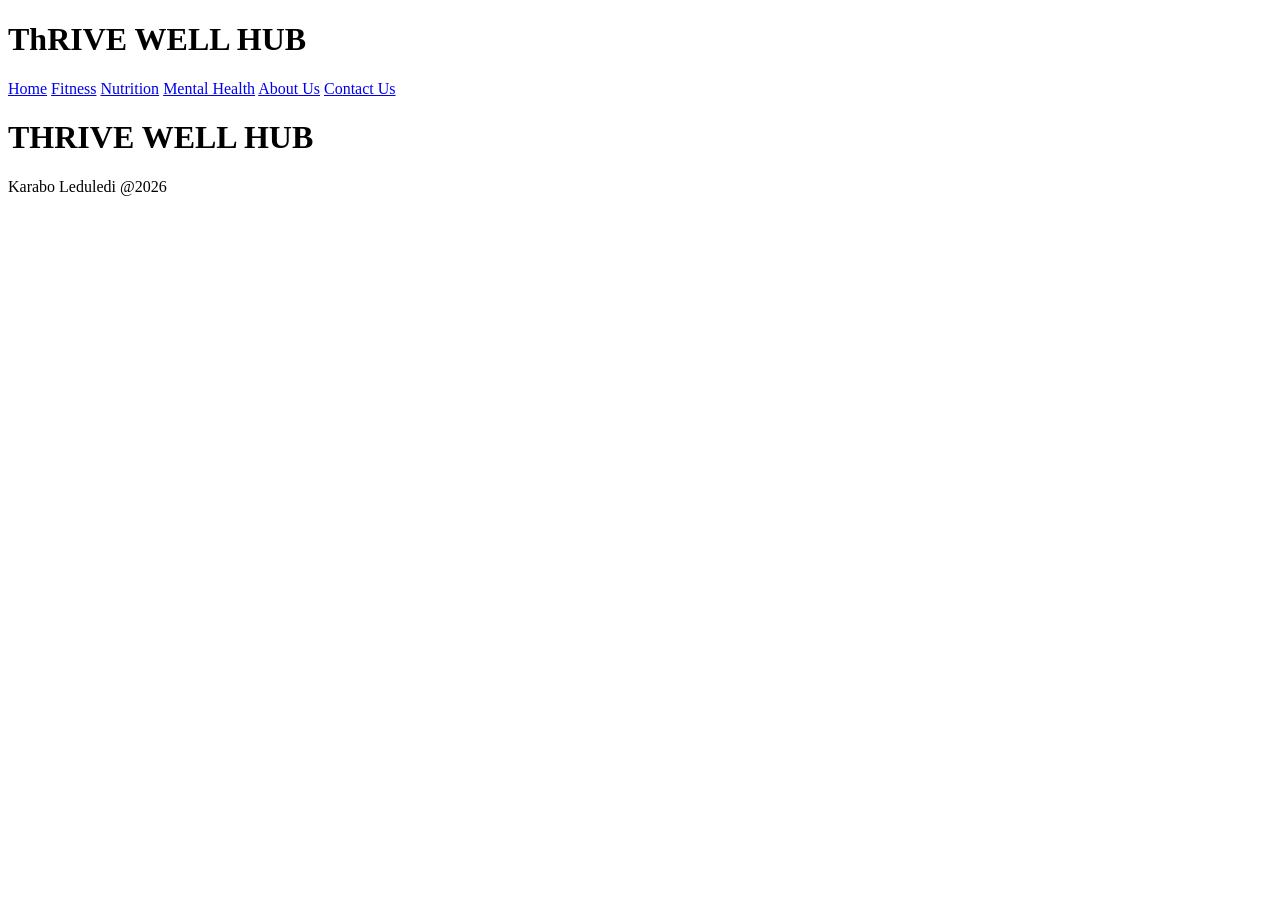
==== index.html @ a30e04bd "Initial commit:Added simple HTML page" ====
<!DOCTYPE html>
<html lang="en">
    <head>
        <meta charset="UTF-8">
        <meta name="viewport" content="width=device-width, initial-scale=1.0">
        <title>ThriveWell Hub</title>
        <link href="style.css" rel="stylesheet">
    </head>
    <body>
        <header>
            <div class="container">
                <div class="logo">
                    <h1>ThRIVE WELL HUB</h1>
            </div>
            <nav>
                <a href="index.html">Home</a>
                <a href="fitness.html">Fitness</a>
                <a href="nutrition.html">Nutrition</a>
                <a href="mental.html">Mental Health</a>
                <a href="about.html">About Us</a>
                <a href="contact.html">Contact Us</a>
            </nav>
            </div>
        </header>
        <footer>
            <div>
                <div>
                    <h1>THRIVE WELL HUB</h1>
                </div>
                <div>
                    <p>Karabo Leduledi @2026</p>
                </div>
            </div>
        </footer>
    </body>
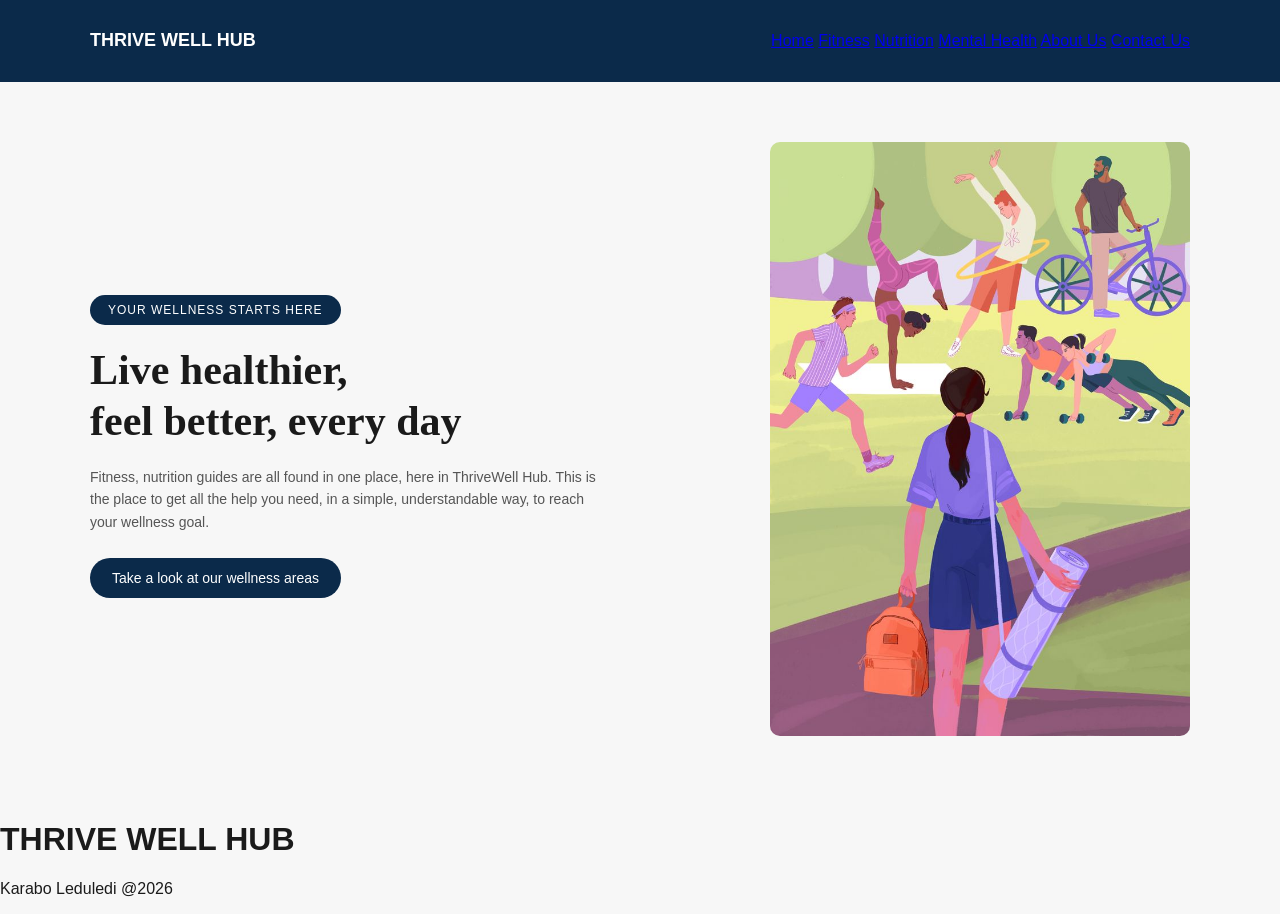
==== commit 7143c034: "up" ====
--- a/index.html
+++ b/index.html
@@ -10,7 +10,7 @@
         <header>
             <div class="container">
                 <div class="logo">
-                    <h1>ThRIVE WELL HUB</h1>
+                    <h1>THRIVE WELL HUB</h1>
             </div>
             <nav>
                 <a href="index.html">Home</a>
@@ -22,6 +22,21 @@
             </nav>
             </div>
         </header>
+        <section class="hero">
+            <div class="container">
+                <div class="hero-text">
+                    <p class="tagline">YOUR WELLNESS STARTS HERE</p>
+                    <h1>Live healthier, <br>feel better, every day</h1>
+                    <p class="description">Fitness, nutrition guides are all found in one place, here in ThriveWell Hub. This is the place to get all the help you need, in a simple, understandable way, to reach your wellness goal.</p>
+                    <a class="hero-btn">Take a look at our wellness areas</a>
+                </div>
+            <div class="hero-image">
+                <img src="outdoor fitness activities.jfif" alt="People doing outdoor activities">
+
+            </div>
+            </div>
+
+        </section>
         <footer>
             <div>
                 <div>
--- a/style.css
+++ b/style.css
@@ -0,0 +1,119 @@
+.hero.container{
+    display: flex;
+    align-items: center;
+    justify-content: space-between;
+}
+.hero-text{
+    max-width: 50%;
+}
+.hero-image img{
+    width: 100%;
+    max-width: 420px;
+    border-radius: 10px;
+}
+body {
+    margin: 0;
+    font-family: 'Inter', sans-serif;
+    background-color: #F7F7F7;
+    color: #1A1A1A;
+}
+
+.container {
+    width: 90%;
+    max-width: 1100px;
+    margin: 0 auto;
+}
+.hero {
+    padding: 60px 0;
+}
+
+.hero .container {
+    display: flex;
+    align-items: center;
+    justify-content: space-between;
+    gap: 40px;
+}
+
+.hero-text {
+    max-width: 520px;
+}
+
+.tagline {
+    display: inline-block;
+    background-color:#0B2A4A;
+    color: white;
+    padding: 8px 18px;
+    border-radius: 20px;
+    font-size: 12px;
+    letter-spacing: 1px;
+    margin-bottom: 20px;
+}
+
+.hero-text h1 {
+    font-family: 'Playfair Display', serif;
+    font-size: 42px;
+    line-height: 1.2;
+    margin: 0 0 20px;
+}
+
+.description {
+    font-size: 14px;
+    color: #555;
+    line-height: 1.6;
+    margin-bottom: 25px;
+}
+
+.hero-btn {
+    display: inline-block;
+    background-color:#0B2A4A;
+    color: white;
+    padding: 12px 22px;
+    border-radius: 25px;
+    text-decoration: none;
+    font-size: 14px;
+    transition: 0.3s;
+}
+
+.hero-btn:hover {
+    background-color: #061d34;
+}
+/* HEADER */
+header {
+    background-color: #0B2A4A;
+    padding: 18px 0;
+}
+
+header .container {
+    display: flex;
+    align-items: center;
+    justify-content: space-between;
+}
+
+/* LOGO */
+.logo h1 {
+    color: white;
+    font-size: 18px;
+    line-height: 1.2;
+    font-weight: 600;
+}
+
+/* NAVIGATION */
+nav ul {
+    list-style: none;
+    display: flex;
+    gap: 30px;
+    margin: 0;
+    padding: 0;
+}
+
+nav ul li a {
+    text-decoration: none;
+    color: white;
+    font-size: 14px;
+    transition: 0.3s;
+}
+
+/* HOVER EFFECT */
+nav ul li a:hover {
+    color: #B7CFA3;
+}
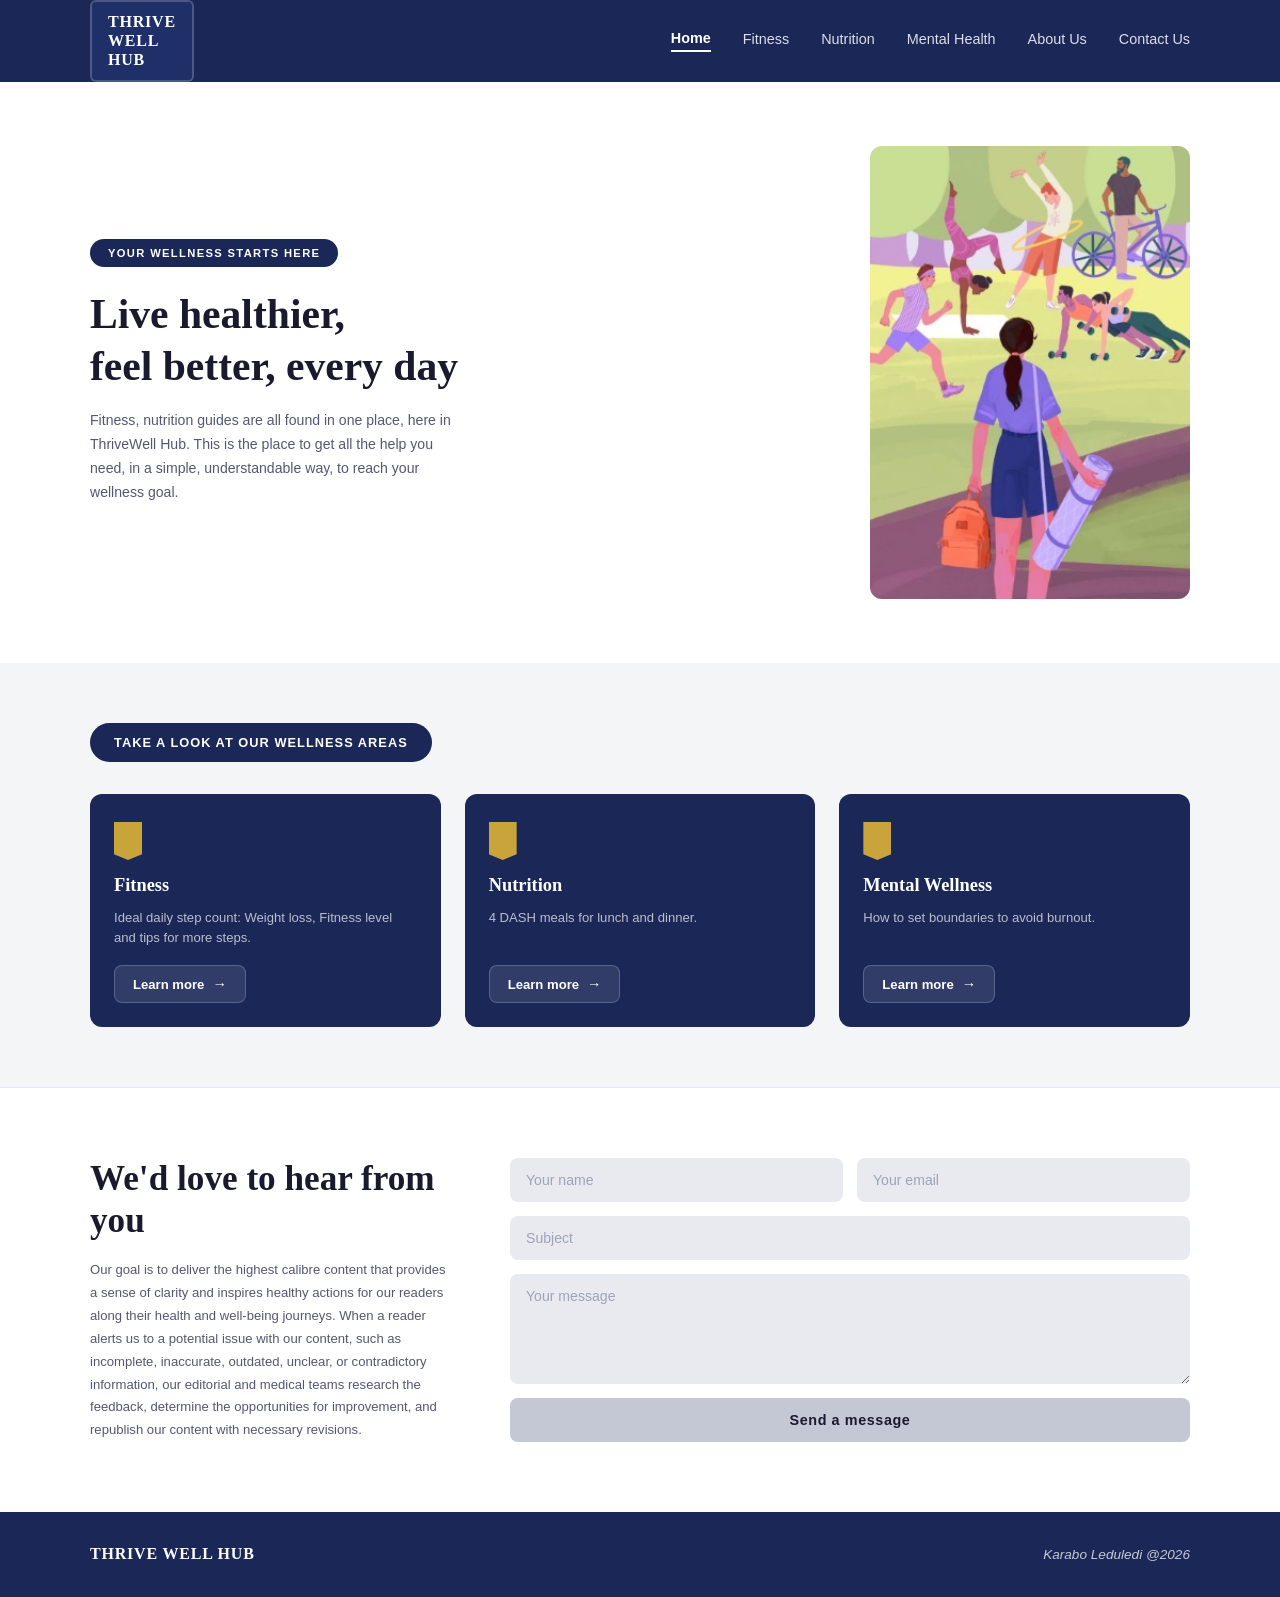
==== commit 8dc9f970: "up" ====
--- a/index.html
+++ b/index.html
@@ -10,8 +10,9 @@
         <header>
             <div class="container">
                 <div class="logo">
-                    <h1>THRIVE WELL HUB</h1>
+                    <h1>THRIVE<br>WELL<br>HUB</h1>
             </div>
+            <div class="pages">
             <nav>
                 <a href="index.html">Home</a>
                 <a href="fitness.html">Fitness</a>
@@ -21,6 +22,7 @@
                 <a href="contact.html">Contact Us</a>
             </nav>
             </div>
+            </div>
         </header>
         <section class="hero">
             <div class="container">
@@ -28,15 +30,68 @@
                     <p class="tagline">YOUR WELLNESS STARTS HERE</p>
                     <h1>Live healthier, <br>feel better, every day</h1>
                     <p class="description">Fitness, nutrition guides are all found in one place, here in ThriveWell Hub. This is the place to get all the help you need, in a simple, understandable way, to reach your wellness goal.</p>
-                    <a class="hero-btn">Take a look at our wellness areas</a>
                 </div>
             <div class="hero-image">
-                <img src="outdoor fitness activities.jfif" alt="People doing outdoor activities">
+                <img src="outdoor fitness activities.jpg" alt="People doing outdoor activities">
 
             </div>
             </div>
+        </section>
+        <section class="wellness-sections">
+            <div class="wellness-header">
+                <button class="wellness-btn">TAKE A LOOK AT OUR WELLNESS AREAS</button>
+            </div>
+            <div class="wellness-cards">
 
+                <!--Card 1-->
+                <div class="card">
+                    <div class="card-icon"></div>
+                    <h3>Fitness</h3>
+                    <p>Ideal daily step count: Weight loss, Fitness level and tips for more steps.</p>
+                    <a href="fitness.html" class="learn-btn">Learn more</a>            
+                </div>
+                <!--Card 2-->
+                <div class="card">
+                    <div class="card-icon"></div>
+                    <h3>Nutrition</h3>
+                    <p>4 DASH meals for lunch and dinner.</p>
+                    <a href="nutrition.html" class="learn-btn">Learn more</a>            
+                </div>
+                <!--Card 3-->
+                <div class="card">
+                    <div class="card-icon"></div>
+                    <h3>Mental Wellness</h3>
+                    <p>How to set boundaries to avoid burnout.</p>
+                    <a href="mental.html" class="learn-btn">Learn more</a>            
+                </div>
+            </div>
         </section>
+        <section class="contact-section">
+            <div class="container">
+                 <div class="contact-text">
+                    <h2>We'd love to hear from you</h2>
+                    <p>Our goal is to deliver the highest calibre content that 
+                    provides a sense of clarity and inspires healthy actions 
+                    for our readers along their health and well-being journeys. 
+                    When a reader alerts us to a potential issue with our content, 
+                    such as incomplete, inaccurate, outdated, unclear, or 
+                    contradictory information, our editorial and medical teams 
+                    research the feedback, determine the opportunities for 
+                    improvement, and republish our content with necessary revisions.</p>
+                </div>
+
+                <div class="contact-form">
+                    <div class="form-row">
+                    <input type="text" placeholder="Your name">
+                    <input type="email" placeholder="Your email">
+                 </div>
+                <input type="text" placeholder="Subject">
+                <textarea placeholder="Your message"></textarea>
+                <button class="send-btn">Send a message</button>
+                </div>
+
+             </div>
+</section>
         <footer>
             <div>
                 <div>
--- a/style.css
+++ b/style.css
@@ -1,119 +1,397 @@
-.hero.container{
-    display: flex;
-    align-items: center;
-    justify-content: space-between;
-}
-.hero-text{
-    max-width: 50%;
-}
-.hero-image img{
-    width: 100%;
-    max-width: 420px;
-    border-radius: 10px;
-}
+
+:root {
+  --navy: #1a2757;
+  --navy-light: #1f3068;
+  --gold: #c9a43a;
+  --white: #ffffff;
+  --off-white: #f4f5f7;
+  --text-dark: #1a1a2e;
+  --text-muted: #555770;
+  --card-bg: #1a2757;
+  --border-radius: 12px;
+}
+
+/* --- Reset & Base --- */
+*, *::before, *::after {
+  margin: 0;
+  padding: 0;
+  box-sizing: border-box;
+}
+
+html {
+  scroll-behavior: smooth;
+}
+
 body {
-    margin: 0;
-    font-family: 'Inter', sans-serif;
-    background-color: #F7F7F7;
-    color: #1A1A1A;
-}
-
-.container {
-    width: 90%;
-    max-width: 1100px;
-    margin: 0 auto;
+  font-family: 'DM Sans', sans-serif;
+  background-color:#f4f5f7;
+  color:#1a1a2e;
+}
+a {
+  text-decoration: none;
+  color: inherit;
+}
+
+header {
+  background-color: #1a2757;
+  padding: 0 40px;
+  top: 0;
+  box-shadow: 0 2px 12px rgba(0, 0, 0, 0.25);
+}
+
+header .container {
+  max-width: 1100px;
+  margin: 0 auto;
+  display: flex;
+  align-items: center;
+  justify-content: space-between;
+  min-height: 80px;
+}
+
+.logo h1 {
+  font-family: 'Playfair Display', serif;
+  font-size: 1rem;
+  font-weight: 700;
+  color:#ffffff;
+  line-height: 1.2;
+  letter-spacing: 0.05em;
+  text-transform: uppercase;
+  background-color:#1f3068;
+  padding: 10px 16px;
+  border: 2px solid rgba(255, 255, 255, 0.2);
+  border-radius: 6px;
+}
+.pages {
+  display: flex;
+  align-items: center;
+}
+
+nav {
+  display: flex;
+  gap: 32px;
+  align-items: center;
+}
+nav a {
+  font-family: 'DM Sans', sans-serif;
+  font-size: 0.9rem;
+  font-weight: 500;
+  color: rgba(255, 255, 255, 0.85);
+  transition: color 0.2s ease;
+  position: relative;
+  padding-bottom: 4px;
+}
+nav a:hover {
+  color: var(--white);
+}
+
+nav a.active,
+nav a[href="index.html"] {
+  color: var(--white);
+  font-weight: 600;
+  border-bottom: 2px solid var(--white);
 }
 .hero {
-    padding: 60px 0;
+  background-color: var(--white);
+  padding: 64px 40px;
 }
 
 .hero .container {
-    display: flex;
-    align-items: center;
-    justify-content: space-between;
-    gap: 40px;
-}
-
+  max-width: 1100px;
+  margin: 0 auto;
+  display: flex;
+  align-items: center;
+  gap: 60px;
+  justify-content: space-between;
+}
+
+/* Hero Text */
 .hero-text {
-    max-width: 520px;
+  flex: 1;
+  max-width: 500px;
 }
 
 .tagline {
-    display: inline-block;
-    background-color:#0B2A4A;
-    color: white;
-    padding: 8px 18px;
-    border-radius: 20px;
-    font-size: 12px;
-    letter-spacing: 1px;
-    margin-bottom: 20px;
+  display: inline-block;
+  background-color: var(--navy);
+  color: var(--white);
+  font-size: 0.7rem;
+  font-weight: 600;
+  letter-spacing: 0.12em;
+  text-transform: uppercase;
+  padding: 8px 18px;
+  border-radius: 30px;
+  margin-bottom: 22px;
 }
 
 .hero-text h1 {
-    font-family: 'Playfair Display', serif;
-    font-size: 42px;
-    line-height: 1.2;
-    margin: 0 0 20px;
+  font-family: 'Playfair Display', serif;
+  font-size: 2.6rem;
+  font-weight: 700;
+  color: var(--text-dark);
+  line-height: 1.25;
+  margin-bottom: 16px;
 }
 
 .description {
-    font-size: 14px;
-    color: #555;
-    line-height: 1.6;
-    margin-bottom: 25px;
-}
-
-.hero-btn {
-    display: inline-block;
-    background-color:#0B2A4A;
-    color: white;
-    padding: 12px 22px;
-    border-radius: 25px;
-    text-decoration: none;
-    font-size: 14px;
-    transition: 0.3s;
-}
-
-.hero-btn:hover {
-    background-color: #061d34;
-}
-/* HEADER */
-header {
-    background-color: #0B2A4A;
-    padding: 18px 0;
-}
-
-header .container {
-    display: flex;
-    align-items: center;
-    justify-content: space-between;
-}
-
-/* LOGO */
-.logo h1 {
-    color: white;
-    font-size: 18px;
-    line-height: 1.2;
-    font-weight: 600;
-}
-
-/* NAVIGATION */
-nav ul {
-    list-style: none;
-    display: flex;
-    gap: 30px;
-    margin: 0;
-    padding: 0;
-}
-
-nav ul li a {
-    text-decoration: none;
-    color: white;
-    font-size: 14px;
-    transition: 0.3s;
-}
-
-/* HOVER EFFECT */
-nav ul li a:hover {
-    color: #B7CFA3;
-}+  font-size: 0.88rem;
+  color: var(--text-muted);
+  line-height: 1.7;
+  max-width: 380px;
+}
+
+/* Hero Image */
+.hero-image {
+  flex: 1;
+  max-width: 320px;
+}
+
+.hero-image img {
+  width: 100%;
+  height: auto;
+  border-radius: var(--border-radius);
+  display: block;
+}
+
+.wellness-sections {
+  background-color: var(--off-white);
+  padding: 60px 40px;
+}
+
+/* Wellness Header Row */
+.wellness-header {
+  max-width: 1100px;
+  margin: 0 auto 32px;
+  display: flex;
+  align-items: center;
+  justify-content: space-between;
+}
+
+.wellness-btn {
+  background-color: var(--navy);
+  color: var(--white);
+  font-family: 'DM Sans', sans-serif;
+  font-size: 0.8rem;
+  font-weight: 600;
+  letter-spacing: 0.08em;
+  text-transform: uppercase;
+  border: none;
+  padding: 12px 24px;
+  border-radius: 30px;
+  cursor: pointer;
+  transition: background-color 0.2s ease;
+}
+
+.wellness-btn:hover {
+  background-color: var(--navy-light);
+}
+
+.view-more {
+  font-size: 0.88rem;
+  color: var(--text-muted);
+  font-weight: 500;
+  transition: color 0.2s;
+}
+
+.view-more:hover {
+  color: var(--navy);
+}
+
+/* Cards Grid */
+.wellness-cards {
+  max-width: 1100px;
+  margin: 0 auto;
+  display: grid;
+  grid-template-columns: repeat(3, 1fr);
+  gap: 24px;
+}
+
+.card {
+  background-color: var(--navy);
+  border-radius: var(--border-radius);
+  padding: 28px 24px 24px;
+  display: flex;
+  flex-direction: column;
+  gap: 10px;
+  position: relative;
+  transition: transform 0.2s ease, box-shadow 0.2s ease;
+}
+
+.card:hover {
+  transform: translateY(-4px);
+  box-shadow: 0 12px 30px rgba(26, 39, 87, 0.3);
+}
+
+.card-icon {
+  width: 28px;
+  height: 38px;
+  background-color: var(--gold);
+  clip-path: polygon(0 0, 100% 0, 100% 85%, 50% 100%, 0 85%);
+  margin-bottom: 4px;
+  flex-shrink: 0;
+}
+
+.card h3 {
+  font-family: 'Playfair Display', serif;
+  font-size: 1.15rem;
+  font-weight: 700;
+  color: var(--white);
+  line-height: 1.3;
+}
+
+.card p {
+  font-size: 0.82rem;
+  color: rgba(255, 255, 255, 0.7);
+  line-height: 1.5;
+  flex-grow: 1;
+}
+
+.learn-btn {
+  display: inline-flex;
+  align-items: center;
+  gap: 8px;
+  background-color: rgba(255, 255, 255, 0.1);
+  color: var(--white);
+  font-size: 0.82rem;
+  font-weight: 600;
+  padding: 10px 18px;
+  border-radius: 8px;
+  margin-top: 8px;
+  border: 1px solid rgba(255, 255, 255, 0.2);
+  transition: background-color 0.2s ease;
+  width: fit-content;
+}
+
+.learn-btn::after {
+  content: '→';
+  font-size: 0.9rem;
+}
+
+.learn-btn:hover {
+  background-color: rgba(255, 255, 255, 0.2);
+}
+
+.contact-section {
+  background-color: var(--white);
+  padding: 70px 40px;
+  border-top: 1px solid #e5e7ee;
+}
+
+.contact-section .container {
+  max-width: 1100px;
+  margin: 0 auto;
+  display: flex;
+  gap: 60px;
+  align-items: flex-start;
+}
+
+.contact-text {
+  flex: 1;
+  max-width: 360px;
+}
+.contact-text h2 {
+  font-family: 'Playfair Display', serif;
+  font-size: 2.2rem;
+  font-weight: 700;
+  color: var(--text-dark);
+  line-height: 1.2;
+  margin-bottom: 16px;
+}
+
+.contact-text p {
+  font-size: 0.82rem;
+  color: var(--text-muted);
+  line-height: 1.75;
+}
+
+
+.contact-form {
+  flex: 1.2;
+  display: flex;
+  flex-direction: column;
+  gap: 14px;
+}
+
+.form-row {
+  display: grid;
+  grid-template-columns: 1fr 1fr;
+  gap: 14px;
+}
+
+.contact-form input,
+.contact-form textarea {
+  width: 100%;
+  background-color: #e8eaf0;
+  border: none;
+  border-radius: 8px;
+  padding: 14px 16px;
+  font-family: 'DM Sans', sans-serif;
+  font-size: 0.88rem;
+  color: var(--text-dark);
+  outline: none;
+  transition: background-color 0.2s ease;
+}
+
+.contact-form input:focus,
+.contact-form textarea:focus {
+  background-color: #dde0ea;
+}
+
+.contact-form input::placeholder,
+.contact-form textarea::placeholder {
+  color: #9ea3b8;
+}
+
+.contact-form textarea {
+  min-height: 110px;
+  resize: vertical;
+}
+
+.send-btn {
+  background-color: #c4c7d4;
+  color: var(--text-dark);
+  font-family: 'DM Sans', sans-serif;
+  font-size: 0.9rem;
+  font-weight: 600;
+  border: none;
+  border-radius: 8px;
+  padding: 14px;
+  cursor: pointer;
+  transition: background-color 0.2s ease, color 0.2s ease;
+  letter-spacing: 0.04em;
+}
+
+.send-btn:hover {
+  background-color: var(--navy);
+  color: var(--white);
+}
+
+
+footer {
+  background-color: var(--navy);
+  padding: 32px 40px;
+}
+
+footer > div {
+  max-width: 1100px;
+  margin: 0 auto;
+  display: flex;
+  align-items: center;
+  justify-content: space-between;
+}
+
+footer h1 {
+  font-family: 'Playfair Display', serif;
+  font-size: 1rem;
+  font-weight: 700;
+  color: var(--white);
+  line-height: 1.3;
+  letter-spacing: 0.05em;
+  text-transform: uppercase;
+}
+
+footer p {
+  font-size: 0.85rem;
+  color: rgba(255, 255, 255, 0.75);
+  font-style: italic;
+}
+
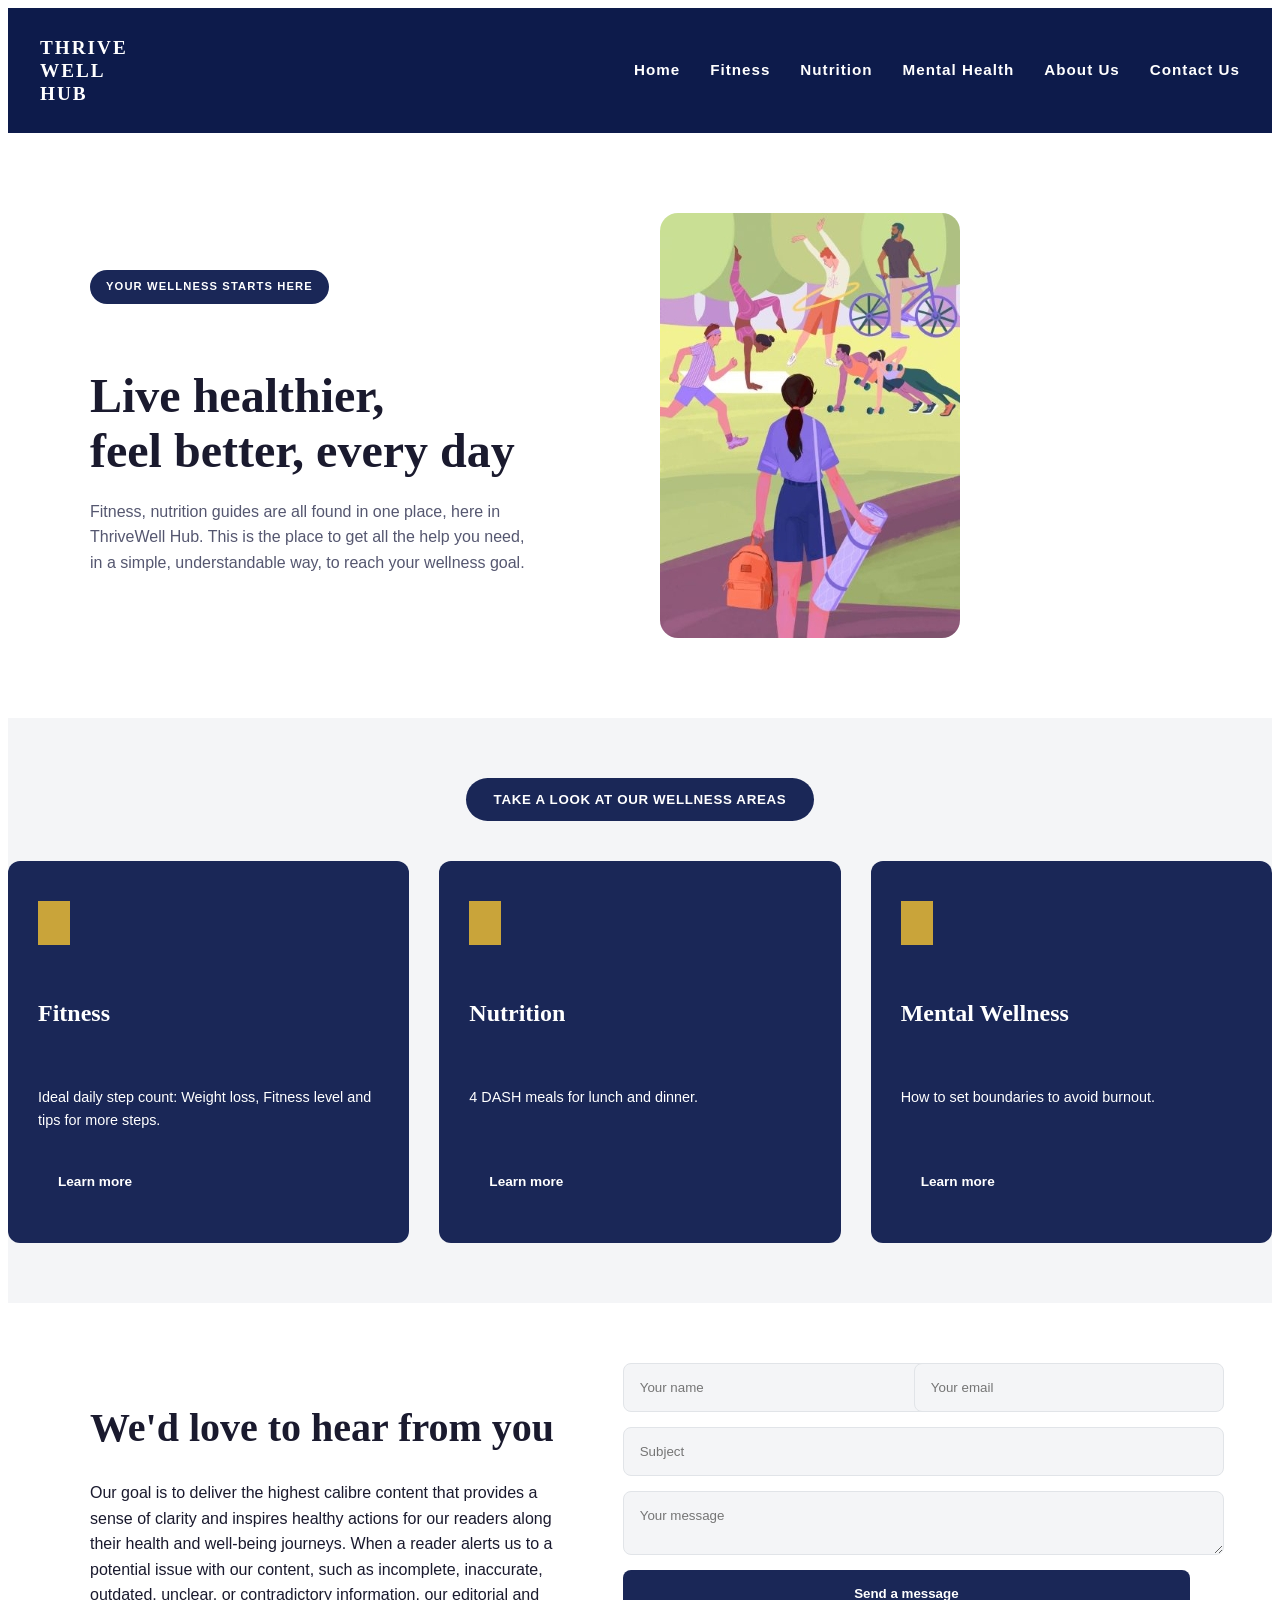
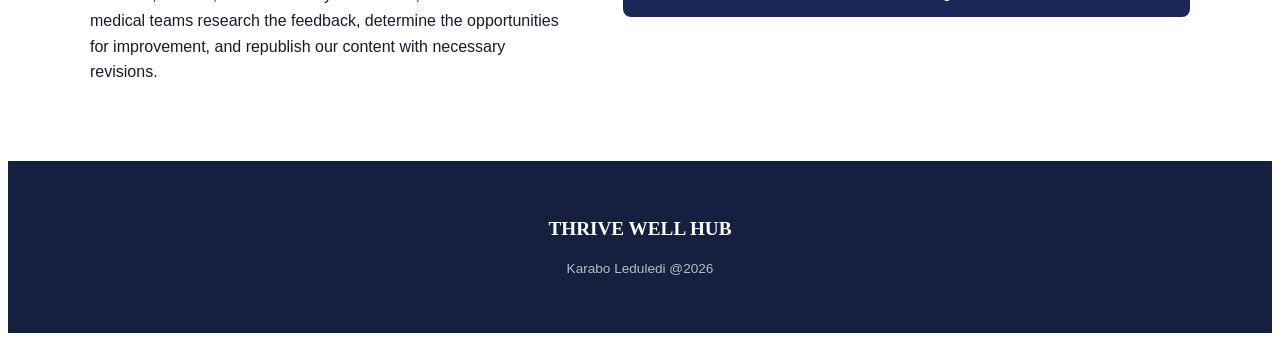
==== commit 3b4a32c3: "update" ====
--- a/index.html
+++ b/index.html
@@ -19,7 +19,7 @@
                 <a href="nutrition.html">Nutrition</a>
                 <a href="mental.html">Mental Health</a>
                 <a href="about.html">About Us</a>
-                <a href="contact.html">Contact Us</a>
+                <a href="#contact">Contact Us</a>
             </nav>
             </div>
             </div>
@@ -66,7 +66,7 @@
                 </div>
             </div>
         </section>
-        <section class="contact-section">
+        <section class="contact-section" id="contact">
             <div class="container">
                  <div class="contact-text">
                     <h2>We'd love to hear from you</h2>
--- a/style.css
+++ b/style.css
@@ -1,397 +1,299 @@
-
-:root {
-  --navy: #1a2757;
-  --navy-light: #1f3068;
-  --gold: #c9a43a;
-  --white: #ffffff;
-  --off-white: #f4f5f7;
-  --text-dark: #1a1a2e;
-  --text-muted: #555770;
-  --card-bg: #1a2757;
-  --border-radius: 12px;
-}
-
-/* --- Reset & Base --- */
-*, *::before, *::after {
-  margin: 0;
-  padding: 0;
-  box-sizing: border-box;
-}
 
 html {
   scroll-behavior: smooth;
+  font-size: 16px;
 }
 
 body {
-  font-family: 'DM Sans', sans-serif;
+  font-family:'DM Sans', sans-serif;
   background-color:#f4f5f7;
-  color:#1a1a2e;
-}
+  color: #1a1a2e;
+  line-height: 1.6;
+}
+
+img {
+  max-width: 100%;
+  height: auto;
+  display: block;
+}
+
 a {
   text-decoration: none;
   color: inherit;
 }
 
+.container {
+  max-width:1100px;
+  margin: 0 auto;
+  padding: 0 24px;
+}
+
+body {
+    font-family: 'Inter', sans-serif;
+    background-color: #ffffff;
+    line-height: 1.6;
+}
+
+/* ===== HEADER ===== */
 header {
+    background-color: #0d1b4b;
+}
+
+    header .container {
+        display: flex;
+        align-items: center;
+        justify-content: space-between;
+        max-width: 1200px;
+        margin: 0 auto;
+        padding: 15px 30px;
+    }
+
+        /* ===== LOGO � matches <h1> directly in .container ===== */
+        header .container h1 {
+            color: #ffffff;
+            font-family: 'Noto Serif', serif;
+            font-size: 1.2rem;
+            font-weight: 900;
+            line-height: 1.2;
+            letter-spacing: 2px;
+            text-transform: uppercase;
+        }
+
+        /* ===== NAV � matches <nav> directly in .container ===== */
+        header .container nav {
+            display: flex;
+            gap: 30px;
+            align-items: center;
+        }
+
+            header .container nav a {
+                color: #ffffff;
+                text-decoration: none;
+                font-weight: 600;
+                font-size: 0.95rem;
+                letter-spacing: 1px;
+                text-transform: capitalize;
+                transition: color 0.3s ease;
+            }
+
+                header .container nav a:hover {
+                    color: #c9a84c;
+                }
+
+                header .container nav a.active {
+                    color: #c9a84c;
+                }
+
+/* ===== TITLE BAR ===== */
+.titile-bar {
+    background-color: #0d142d;
+    padding: 24px;
+    text-align: center;
+}
+
+    .titile-bar h2 {
+        font-family: 'Noto Serif', serif;
+        color: #ffffff;
+        font-size: 0.9rem;
+        letter-spacing: 0.2em;
+        text-transform: uppercase;
+    }
+.hero {
+  background-color:#ffffff;
+  padding: 80px 0;
+  overflow: hidden;
+}
+
+.hero .container {
+  display: grid;
+  grid-template-columns: 1fr 1fr;
+  gap: 40px;
+  align-items: center;
+}
+
+.tagline {
+  display: inline-block;
   background-color: #1a2757;
-  padding: 0 40px;
-  top: 0;
-  box-shadow: 0 2px 12px rgba(0, 0, 0, 0.25);
-}
-
-header .container {
-  max-width: 1100px;
-  margin: 0 auto;
+  color: #ffffff;
+  font-size: 0.7rem;
+  font-weight: 600;
+  letter-spacing: 0.1em;
+  text-transform: uppercase;
+  padding: 8px 16px;
+  border-radius: 30px;
+  margin-bottom: 24px;
+}
+
+.hero h1 {
+  font-family:'Playfair Display', serif;
+  font-size: 3rem;
+  line-height: 1.15;
+  color:#1a1a2e;
+  margin-bottom: 20px;
+}
+
+.hero .description {
+  font-size: 1rem;
+  color:#555770;
+  max-width: 450px;
+}
+
+.hero-image img {
+  border-radius: 18px;
+}
+
+.wellness-sections {
+  padding:60px 0;
+  background-color:#f4f5f7;
+}
+.wellness-header {
+  text-align: center;
+  margin-bottom: 40px;
+}
+.wellness-btn {
+  background-color:#1a2757;
+  color: #ffffff;
+  font-weight: 600;
+  text-transform: uppercase;
+  letter-spacing: 0.05em;
+  padding: 14px 28px;
+  border-radius: 30px;
+  border: none;
+  cursor: pointer;
+  transition: 0.3s ease;
+}
+.wellness-cards {
+  display: grid;
+  grid-template-columns: repeat(auto-fit, minmax(300px, 1fr));
+  gap: 30px;
+}
+.card {
+  background-color:#1a2757;
+  border-radius: 12px;
+  padding: 40px 30px;
+  color:#ffffff;
+  display: flex;
+  flex-direction: column;
+  gap: 15px;
+  transition: transform 0.3s ease;
+}
+.card:hover {
+  transform: translateY(-8px);
+}
+.card-icon {
+  width: 32px;
+  height: 44px;
+  background-color:#c9a43a;
+  margin-bottom: 10px;
+}
+
+.card h3 {
+  font-family: 'Playfair Display', serif;
+  font-size: 1.5rem;
+}
+
+.card p {
+  font-size: 0.9rem;
+  flex-grow: 1;
+}
+
+.learn-btn {
+  display: inline-block;
+  padding: 10px 20px;
+  border-radius: 8px;
+  font-size: 0.85rem;
+  font-weight: 600;
+}
+
+.workout-card, .recipe-card {
+  background-color:#152040;
+  border-radius:18px;
+  padding: 30px;
+  color:#ffffff;
+  margin-bottom: 30px;
+}
+
+.workout-card h2, .recipe-card h2 {
+  font-family:'Playfair Display', serif;
+  font-size: 2rem;
+  text-align: center;
+  margin-bottom: 30px;
+}
+
+.excrise, .meal-info {
   display: flex;
   align-items: center;
   justify-content: space-between;
-  min-height: 80px;
-}
-
-.logo h1 {
-  font-family: 'Playfair Display', serif;
-  font-size: 1rem;
-  font-weight: 700;
-  color:#ffffff;
-  line-height: 1.2;
-  letter-spacing: 0.05em;
-  text-transform: uppercase;
-  background-color:#1f3068;
-  padding: 10px 16px;
-  border: 2px solid rgba(255, 255, 255, 0.2);
-  border-radius: 6px;
-}
-.pages {
-  display: flex;
-  align-items: center;
-}
-
-nav {
-  display: flex;
-  gap: 32px;
-  align-items: center;
-}
-nav a {
-  font-family: 'DM Sans', sans-serif;
-  font-size: 0.9rem;
-  font-weight: 500;
-  color: rgba(255, 255, 255, 0.85);
-  transition: color 0.2s ease;
-  position: relative;
-  padding-bottom: 4px;
-}
-nav a:hover {
-  color: var(--white);
-}
-
-nav a.active,
-nav a[href="index.html"] {
-  color: var(--white);
-  font-weight: 600;
-  border-bottom: 2px solid var(--white);
-}
-.hero {
-  background-color: var(--white);
-  padding: 64px 40px;
-}
-
-.hero .container {
-  max-width: 1100px;
-  margin: 0 auto;
-  display: flex;
-  align-items: center;
+  padding: 15px 0;
+}
+
+.excrise img {
+  width: 80px;
+  border-radius: 8px;
+}
+
+.contact-section {
+  padding:60px 0;
+  background-color:#ffffff;
+}
+
+.contact-section .container {
+  display: grid;
+  grid-template-columns: 1fr 1.2fr;
   gap: 60px;
-  justify-content: space-between;
-}
-
-/* Hero Text */
-.hero-text {
-  flex: 1;
-  max-width: 500px;
-}
-
-.tagline {
-  display: inline-block;
-  background-color: var(--navy);
-  color: var(--white);
-  font-size: 0.7rem;
-  font-weight: 600;
-  letter-spacing: 0.12em;
-  text-transform: uppercase;
-  padding: 8px 18px;
-  border-radius: 30px;
-  margin-bottom: 22px;
-}
-
-.hero-text h1 {
-  font-family: 'Playfair Display', serif;
-  font-size: 2.6rem;
-  font-weight: 700;
-  color: var(--text-dark);
-  line-height: 1.25;
-  margin-bottom: 16px;
-}
-
-.description {
-  font-size: 0.88rem;
-  color: var(--text-muted);
-  line-height: 1.7;
-  max-width: 380px;
-}
-
-/* Hero Image */
-.hero-image {
-  flex: 1;
-  max-width: 320px;
-}
-
-.hero-image img {
-  width: 100%;
-  height: auto;
-  border-radius: var(--border-radius);
-  display: block;
-}
-
-.wellness-sections {
-  background-color: var(--off-white);
-  padding: 60px 40px;
-}
-
-/* Wellness Header Row */
-.wellness-header {
-  max-width: 1100px;
-  margin: 0 auto 32px;
-  display: flex;
-  align-items: center;
-  justify-content: space-between;
-}
-
-.wellness-btn {
-  background-color: var(--navy);
-  color: var(--white);
-  font-family: 'DM Sans', sans-serif;
-  font-size: 0.8rem;
-  font-weight: 600;
-  letter-spacing: 0.08em;
-  text-transform: uppercase;
-  border: none;
-  padding: 12px 24px;
-  border-radius: 30px;
-  cursor: pointer;
-  transition: background-color 0.2s ease;
-}
-
-.wellness-btn:hover {
-  background-color: var(--navy-light);
-}
-
-.view-more {
-  font-size: 0.88rem;
-  color: var(--text-muted);
-  font-weight: 500;
-  transition: color 0.2s;
-}
-
-.view-more:hover {
-  color: var(--navy);
-}
-
-/* Cards Grid */
-.wellness-cards {
-  max-width: 1100px;
-  margin: 0 auto;
-  display: grid;
-  grid-template-columns: repeat(3, 1fr);
-  gap: 24px;
-}
-
-.card {
-  background-color: var(--navy);
-  border-radius: var(--border-radius);
-  padding: 28px 24px 24px;
+}
+
+.contact-text h2 {
+  font-family:'Playfair Display',serif;
+  font-size: 2.5rem;
+  margin-bottom: 20px;
+}
+
+.contact-form {
   display: flex;
   flex-direction: column;
-  gap: 10px;
-  position: relative;
-  transition: transform 0.2s ease, box-shadow 0.2s ease;
-}
-
-.card:hover {
-  transform: translateY(-4px);
-  box-shadow: 0 12px 30px rgba(26, 39, 87, 0.3);
-}
-
-.card-icon {
-  width: 28px;
-  height: 38px;
-  background-color: var(--gold);
-  clip-path: polygon(0 0, 100% 0, 100% 85%, 50% 100%, 0 85%);
-  margin-bottom: 4px;
-  flex-shrink: 0;
-}
-
-.card h3 {
-  font-family: 'Playfair Display', serif;
-  font-size: 1.15rem;
-  font-weight: 700;
-  color: var(--white);
-  line-height: 1.3;
-}
-
-.card p {
-  font-size: 0.82rem;
-  color: rgba(255, 255, 255, 0.7);
-  line-height: 1.5;
-  flex-grow: 1;
-}
-
-.learn-btn {
-  display: inline-flex;
-  align-items: center;
-  gap: 8px;
-  background-color: rgba(255, 255, 255, 0.1);
-  color: var(--white);
-  font-size: 0.82rem;
-  font-weight: 600;
-  padding: 10px 18px;
-  border-radius: 8px;
-  margin-top: 8px;
-  border: 1px solid rgba(255, 255, 255, 0.2);
-  transition: background-color 0.2s ease;
-  width: fit-content;
-}
-
-.learn-btn::after {
-  content: '→';
-  font-size: 0.9rem;
-}
-
-.learn-btn:hover {
-  background-color: rgba(255, 255, 255, 0.2);
-}
-
-.contact-section {
-  background-color: var(--white);
-  padding: 70px 40px;
-  border-top: 1px solid #e5e7ee;
-}
-
-.contact-section .container {
-  max-width: 1100px;
-  margin: 0 auto;
-  display: flex;
-  gap: 60px;
-  align-items: flex-start;
-}
-
-.contact-text {
-  flex: 1;
-  max-width: 360px;
-}
-.contact-text h2 {
-  font-family: 'Playfair Display', serif;
-  font-size: 2.2rem;
-  font-weight: 700;
-  color: var(--text-dark);
-  line-height: 1.2;
-  margin-bottom: 16px;
-}
-
-.contact-text p {
-  font-size: 0.82rem;
-  color: var(--text-muted);
-  line-height: 1.75;
-}
-
-
-.contact-form {
-  flex: 1.2;
-  display: flex;
-  flex-direction: column;
-  gap: 14px;
+  gap: 15px;
 }
 
 .form-row {
   display: grid;
   grid-template-columns: 1fr 1fr;
-  gap: 14px;
-}
-
-.contact-form input,
-.contact-form textarea {
+  gap: 15px;
+}
+
+input, textarea {
   width: 100%;
-  background-color: #e8eaf0;
+  padding: 16px;
+  border-radius: 8px;
+  border: 1px solid #e1e4e8;
+  background:#f4f5f7;
+  font-family: inherit;
+}
+
+.send-btn {
+  background-color: #1a2757;
+  color:#ffffff;
+  padding: 16px;
+  border-radius: 8px;
   border: none;
-  border-radius: 8px;
-  padding: 14px 16px;
-  font-family: 'DM Sans', sans-serif;
-  font-size: 0.88rem;
-  color: var(--text-dark);
-  outline: none;
-  transition: background-color 0.2s ease;
-}
-
-.contact-form input:focus,
-.contact-form textarea:focus {
-  background-color: #dde0ea;
-}
-
-.contact-form input::placeholder,
-.contact-form textarea::placeholder {
-  color: #9ea3b8;
-}
-
-.contact-form textarea {
-  min-height: 110px;
-  resize: vertical;
-}
-
-.send-btn {
-  background-color: #c4c7d4;
-  color: var(--text-dark);
-  font-family: 'DM Sans', sans-serif;
-  font-size: 0.9rem;
-  font-weight: 600;
-  border: none;
-  border-radius: 8px;
-  padding: 14px;
+  font-weight: 600;
   cursor: pointer;
-  transition: background-color 0.2s ease, color 0.2s ease;
-  letter-spacing: 0.04em;
-}
-
-.send-btn:hover {
-  background-color: var(--navy);
-  color: var(--white);
-}
-
+}
 
 footer {
-  background-color: var(--navy);
-  padding: 32px 40px;
-}
-
-footer > div {
-  max-width: 1100px;
-  margin: 0 auto;
-  display: flex;
-  align-items: center;
-  justify-content: space-between;
+  background-color:#152040;
+  color:#ffffff;
+  padding: 40px 0;
+  text-align: center;
 }
 
 footer h1 {
-  font-family: 'Playfair Display', serif;
-  font-size: 1rem;
-  font-weight: 700;
-  color: var(--white);
-  line-height: 1.3;
-  letter-spacing: 0.05em;
-  text-transform: uppercase;
+  font-family:'Playfair Display';
+  font-size: 1.2rem;
+  margin-bottom: 10px;
 }
 
 footer p {
   font-size: 0.85rem;
-  color: rgba(255, 255, 255, 0.75);
-  font-style: italic;
-}
-
+  opacity: 0.7;
+}
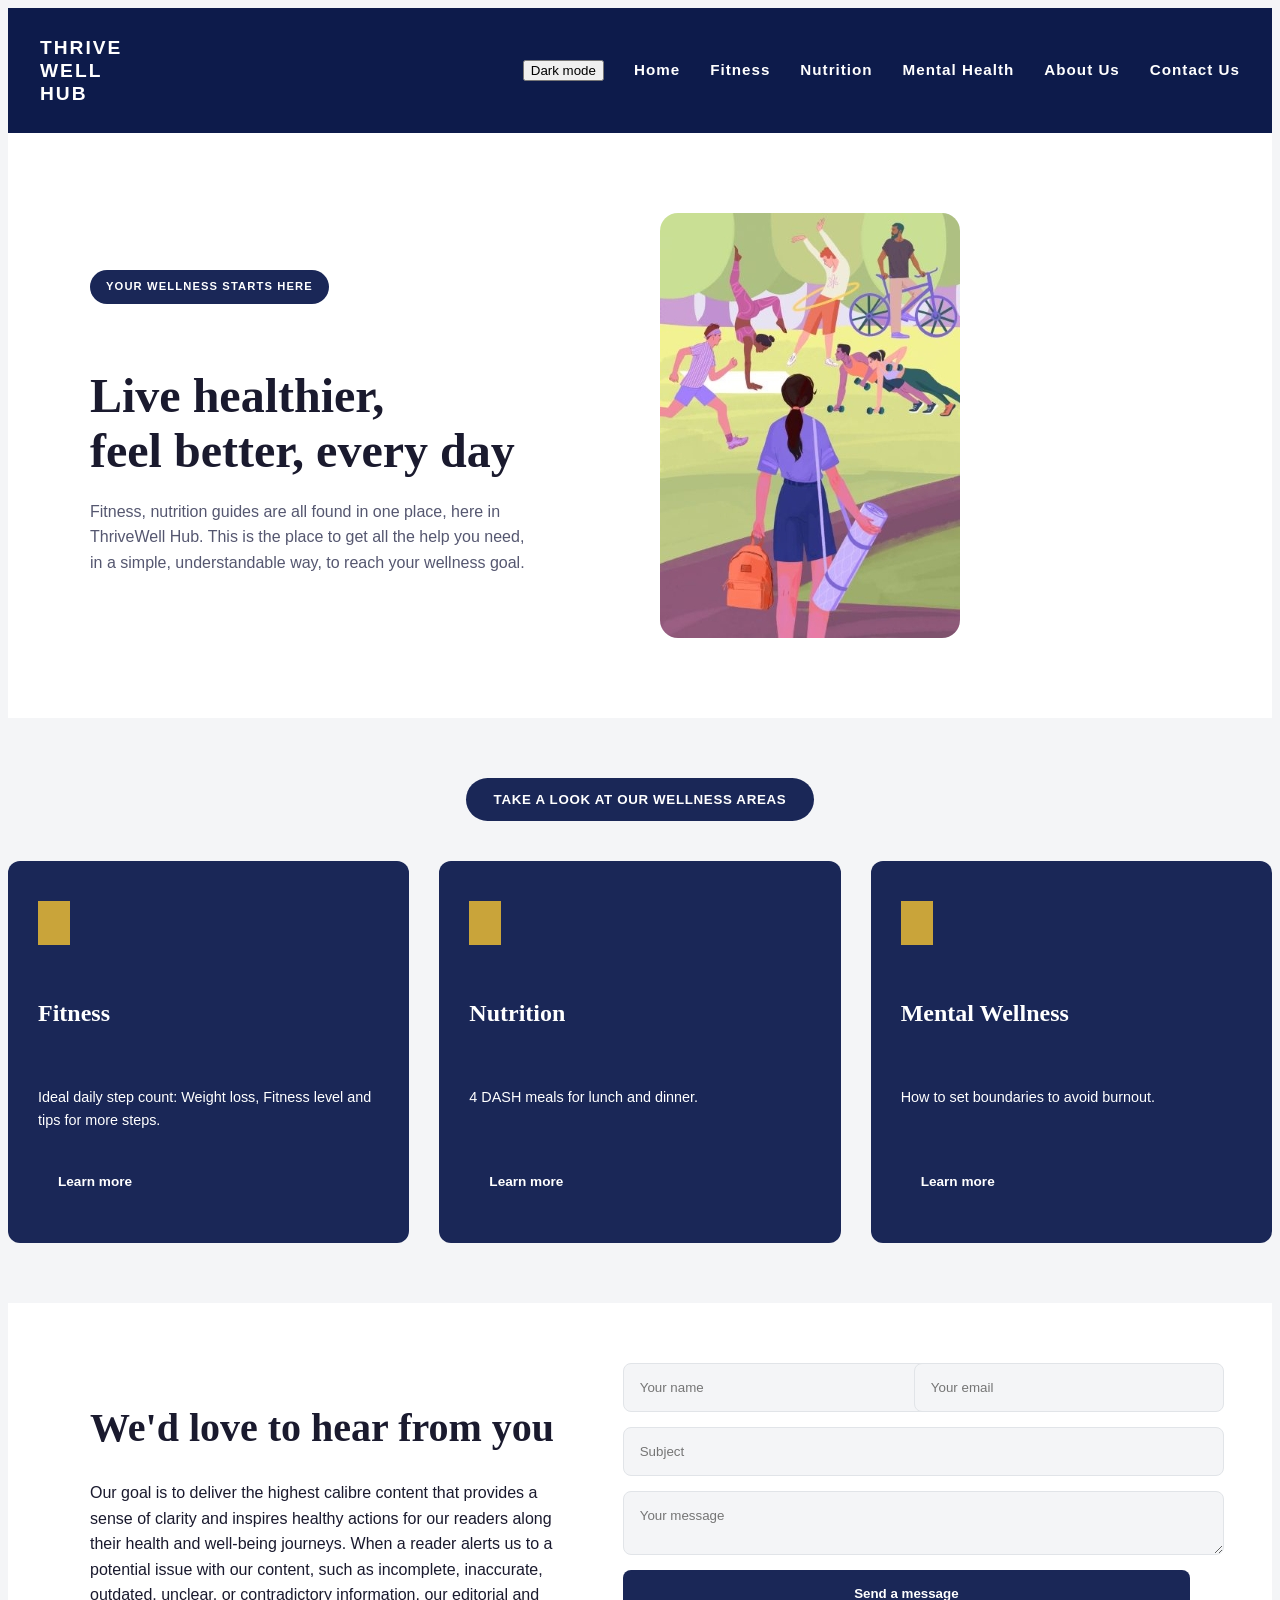
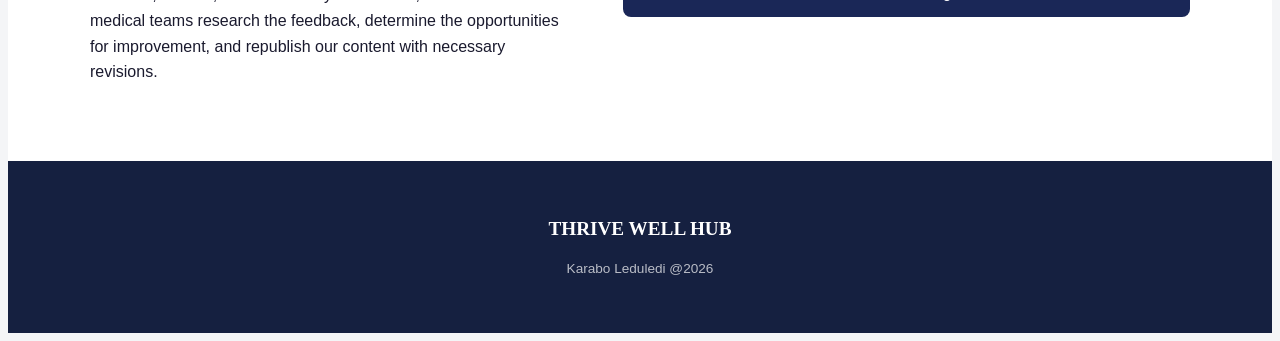
==== commit 81b4be65: "update Co-authored-by: Copilot <copilot@github.com>" ====
--- a/index.html
+++ b/index.html
@@ -14,6 +14,7 @@
             </div>
             <div class="pages">
             <nav>
+                <button id="dark-toggle" onclick="toggleDarkMode()">Dark mode</button>
                 <a href="index.html">Home</a>
                 <a href="fitness.html">Fitness</a>
                 <a href="nutrition.html">Nutrition</a>
--- a/style.css
+++ b/style.css
@@ -27,77 +27,128 @@
   margin: 0 auto;
   padding: 0 24px;
 }
-
-body {
-    font-family: 'Inter', sans-serif;
-    background-color: #ffffff;
-    line-height: 1.6;
-}
-
-/* ===== HEADER ===== */
 header {
-    background-color: #0d1b4b;
-}
-
-    header .container {
-        display: flex;
-        align-items: center;
-        justify-content: space-between;
-        max-width: 1200px;
-        margin: 0 auto;
-        padding: 15px 30px;
-    }
-
-        /* ===== LOGO � matches <h1> directly in .container ===== */
-        header .container h1 {
-            color: #ffffff;
-            font-family: 'Noto Serif', serif;
-            font-size: 1.2rem;
-            font-weight: 900;
-            line-height: 1.2;
-            letter-spacing: 2px;
-            text-transform: uppercase;
-        }
-
-        /* ===== NAV � matches <nav> directly in .container ===== */
-        header .container nav {
-            display: flex;
-            gap: 30px;
-            align-items: center;
-        }
-
-            header .container nav a {
-                color: #ffffff;
-                text-decoration: none;
-                font-weight: 600;
-                font-size: 0.95rem;
-                letter-spacing: 1px;
-                text-transform: capitalize;
-                transition: color 0.3s ease;
-            }
-
-                header .container nav a:hover {
-                    color: #c9a84c;
-                }
-
-                header .container nav a.active {
-                    color: #c9a84c;
-                }
-
-/* ===== TITLE BAR ===== */
-.titile-bar {
-    background-color: #0d142d;
-    padding: 24px;
-    text-align: center;
-}
-
-    .titile-bar h2 {
-        font-family: 'Noto Serif', serif;
-        color: #ffffff;
-        font-size: 0.9rem;
-        letter-spacing: 0.2em;
-        text-transform: uppercase;
-    }
+  background-color: #0d1b4b;
+  padding: 15px 0;
+}
+
+header .container {
+  display: flex;
+  align-items: center;
+  justify-content: space-between;
+  max-width: 1200px;
+  margin: 0 auto;
+  padding: 0 30px;
+}
+
+/* ===== LOGO ===== */
+.logo h1 {
+  color: #ffffff;
+  font-size: 1.2rem;
+  font-weight: 900;
+  line-height: 1.2;
+  letter-spacing: 2px;
+  text-transform: uppercase;
+}
+
+/* ===== NAV ===== */
+.pages nav {
+  display: flex;
+  gap: 30px;
+  align-items: center;
+}
+
+.pages nav a {
+  color: #ffffff;
+  text-decoration: none;
+  font-weight: 600;
+  font-size: 0.95rem;
+  letter-spacing: 1px;
+  text-transform: capitalize;
+  transition: color 0.3s ease;
+}
+
+/* ===== HOVER EFFECT ===== */
+.pages nav a:hover {
+  color: #c9a84c;
+}
+
+/* Active page highlight */
+.pages nav a.active {
+  color: #c9a84c;
+}
+.logo-block {
+  background-color: var(--navy-dark);
+  color: var(--white);
+  padding: 15px 25px;
+  border-radius: 0 0 20px 20px;
+  margin-top: -20px; 
+  display: flex;
+  flex-direction: column;
+  justify-content: center;
+  height: 120%; 
+}
+.logo-block h1 {
+  font-family: 'Noto Serif', serif;
+  font-size: 1.1rem;
+  font-weight: 700;
+  line-height: 1.2;
+  letter-spacing: 0.1em;
+  text-transform: uppercase;
+  margin: 0;
+}
+
+header {
+  background-color: #0d1b4b;
+  padding: 15px 0;
+}
+
+header .container {
+  display: flex;
+  align-items: center;
+  justify-content: space-between;
+  max-width: 1200px;
+  margin: 0 auto;
+  padding: 0 30px;
+}
+
+/* ===== LOGO ===== */
+.logo h1 {
+  color: #ffffff;
+  font-size: 1.2rem;
+  font-weight: 900;
+  line-height: 1.2;
+  letter-spacing: 2px;
+  text-transform: uppercase;
+}
+
+/* ===== NAV ===== */
+.pages nav {
+  display: flex;
+  gap: 30px;
+  align-items: center;
+}
+
+.pages nav a {
+  color: #ffffff;
+  text-decoration: none;
+  font-weight: 600;
+  font-size: 0.95rem;
+  letter-spacing: 1px;
+  text-transform: capitalize;
+  transition: color 0.3s ease;
+}
+
+/* ===== HOVER EFFECT ===== */
+.pages nav a:hover {
+  color: #c9a84c;
+}
+
+/* Active page highlight */
+.pages nav a.active {
+  color: #c9a84c;
+}
+/* --- 4. Hero Section --- */
 .hero {
   background-color:#ffffff;
   padding: 80px 0;
@@ -142,14 +193,17 @@
   border-radius: 18px;
 }
 
+/* --- 5. Wellness Areas & Cards --- */
 .wellness-sections {
   padding:60px 0;
   background-color:#f4f5f7;
 }
+
 .wellness-header {
   text-align: center;
   margin-bottom: 40px;
 }
+
 .wellness-btn {
   background-color:#1a2757;
   color: #ffffff;
@@ -162,11 +216,13 @@
   cursor: pointer;
   transition: 0.3s ease;
 }
+
 .wellness-cards {
   display: grid;
   grid-template-columns: repeat(auto-fit, minmax(300px, 1fr));
   gap: 30px;
 }
+
 .card {
   background-color:#1a2757;
   border-radius: 12px;
@@ -177,9 +233,11 @@
   gap: 15px;
   transition: transform 0.3s ease;
 }
+
 .card:hover {
   transform: translateY(-8px);
 }
+
 .card-icon {
   width: 32px;
   height: 44px;
@@ -205,6 +263,7 @@
   font-weight: 600;
 }
 
+/* --- 6. Fitness & Nutrition Pages --- */
 .workout-card, .recipe-card {
   background-color:#152040;
   border-radius:18px;
@@ -232,6 +291,7 @@
   border-radius: 8px;
 }
 
+/* --- 7. Contact Section --- */
 .contact-section {
   padding:60px 0;
   background-color:#ffffff;
@@ -280,6 +340,7 @@
   cursor: pointer;
 }
 
+/* --- 8. Footer --- */
 footer {
   background-color:#152040;
   color:#ffffff;
@@ -297,3 +358,79 @@
   font-size: 0.85rem;
   opacity: 0.7;
 }
+/* ===== DARK MODE TOGGLE BUTTON ===== */
+.dark-toggle {
+  background: transparent;
+  border: 2px solid #ffffff;
+  color: #ffffff;
+  padding: 6px 14px;
+  border-radius: 20px;
+  cursor: pointer;
+  font-size: 0.85rem;
+  font-weight: 600;
+  transition: all 0.3s ease;
+}
+
+.dark-toggle:hover {
+  background-color: #c9a84c;
+  border-color: #c9a84c;
+  color: #000;
+}
+
+/* ===== DARK MODE STYLES ===== */
+body.dark-mode {
+  background-color: #121212;
+  color: #e0e0e0;
+}
+
+body.dark-mode header {
+  background-color: #1a1a2e;
+}
+
+body.dark-mode .logo h1 {
+  color: #c9a84c;
+}
+
+body.dark-mode nav a {
+  color: #e0e0e0;
+}
+
+body.dark-mode nav a:hover {
+  color: #c9a84c;
+}
+
+body.dark-mode .our-values {
+  background-color: #121212;
+}
+
+body.dark-mode .section-title {
+  color: #c9a84c;
+}
+body.dark-mode .section-subtitle {
+  color: #aaa;
+}
+body.dark-mode .mission-banner {
+  background-color: #1a1a2e;
+  border: 1px solid #c9a84c;
+}
+body.dark-mode .about-card {
+  background-color: #1e1e1e;
+  border-color: #444;
+  color: #e0e0e0;
+}
+body.dark-mode .about-card:hover {
+  border-color: #c9a84c;
+}
+body.dark-mode .about-card h3 {
+  color: #c9a84c;
+}
+body.dark-mode .about-card p {
+  color: #ccc;
+}
+body.dark-mode .closing-message {
+  color: #e0e0e0;
+}
+body.dark-mode footer {
+  background-color: #0a0a0a;
+}
+
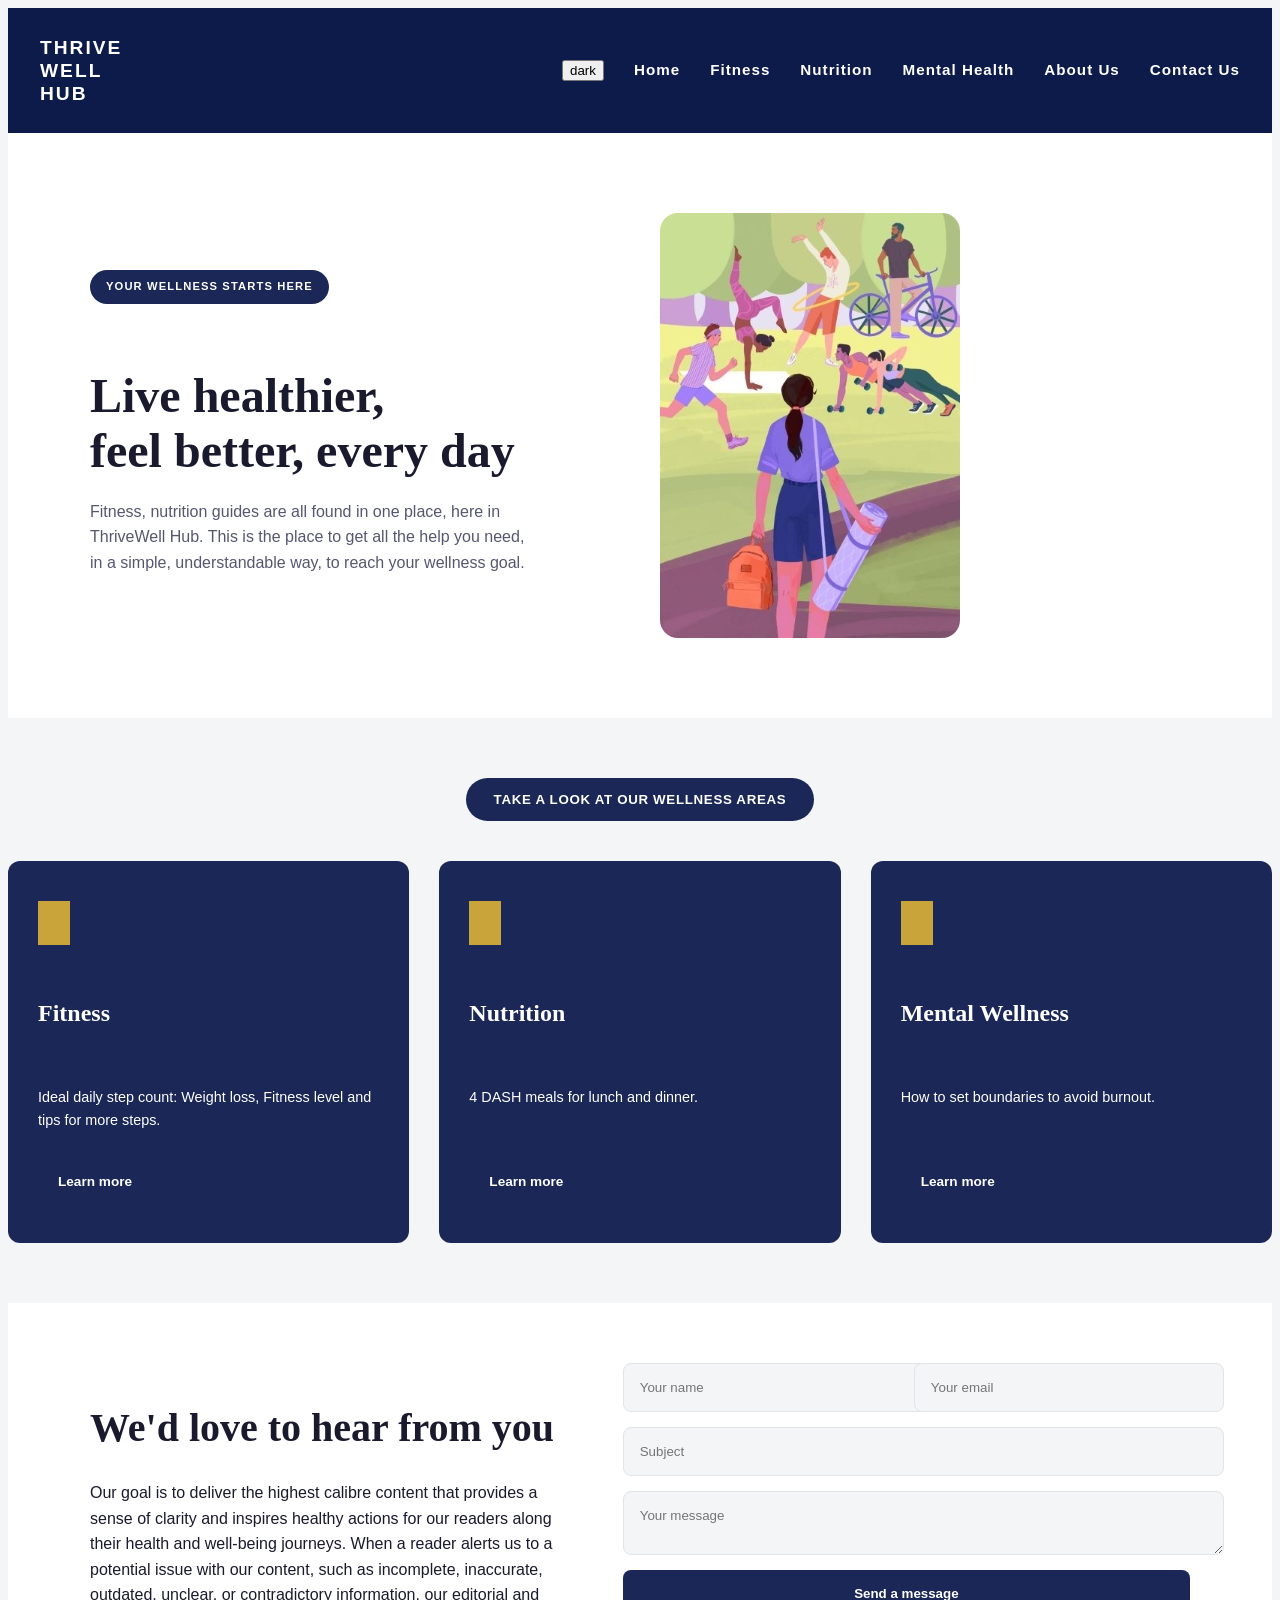
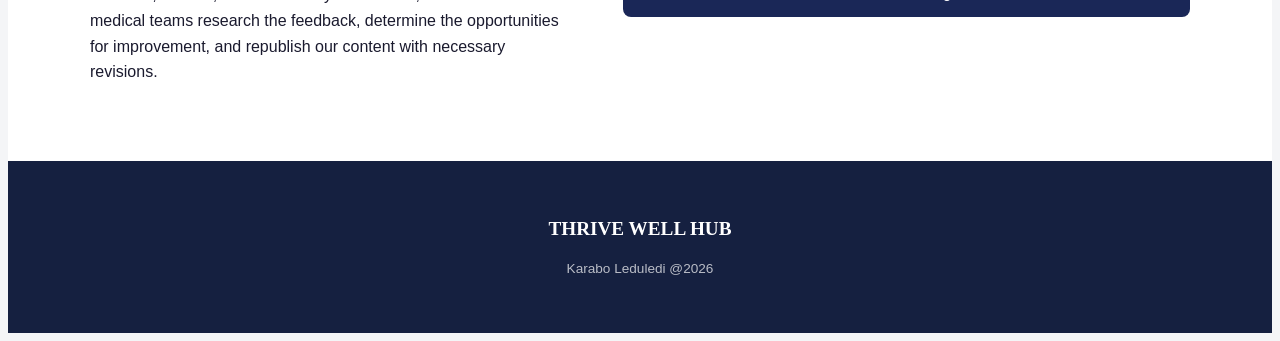
==== commit 7ceb0551: "update" ====
--- a/index.html
+++ b/index.html
@@ -103,4 +103,5 @@
                 </div>
             </div>
         </footer>
+        <script src="script.js"></script>
     </body>
